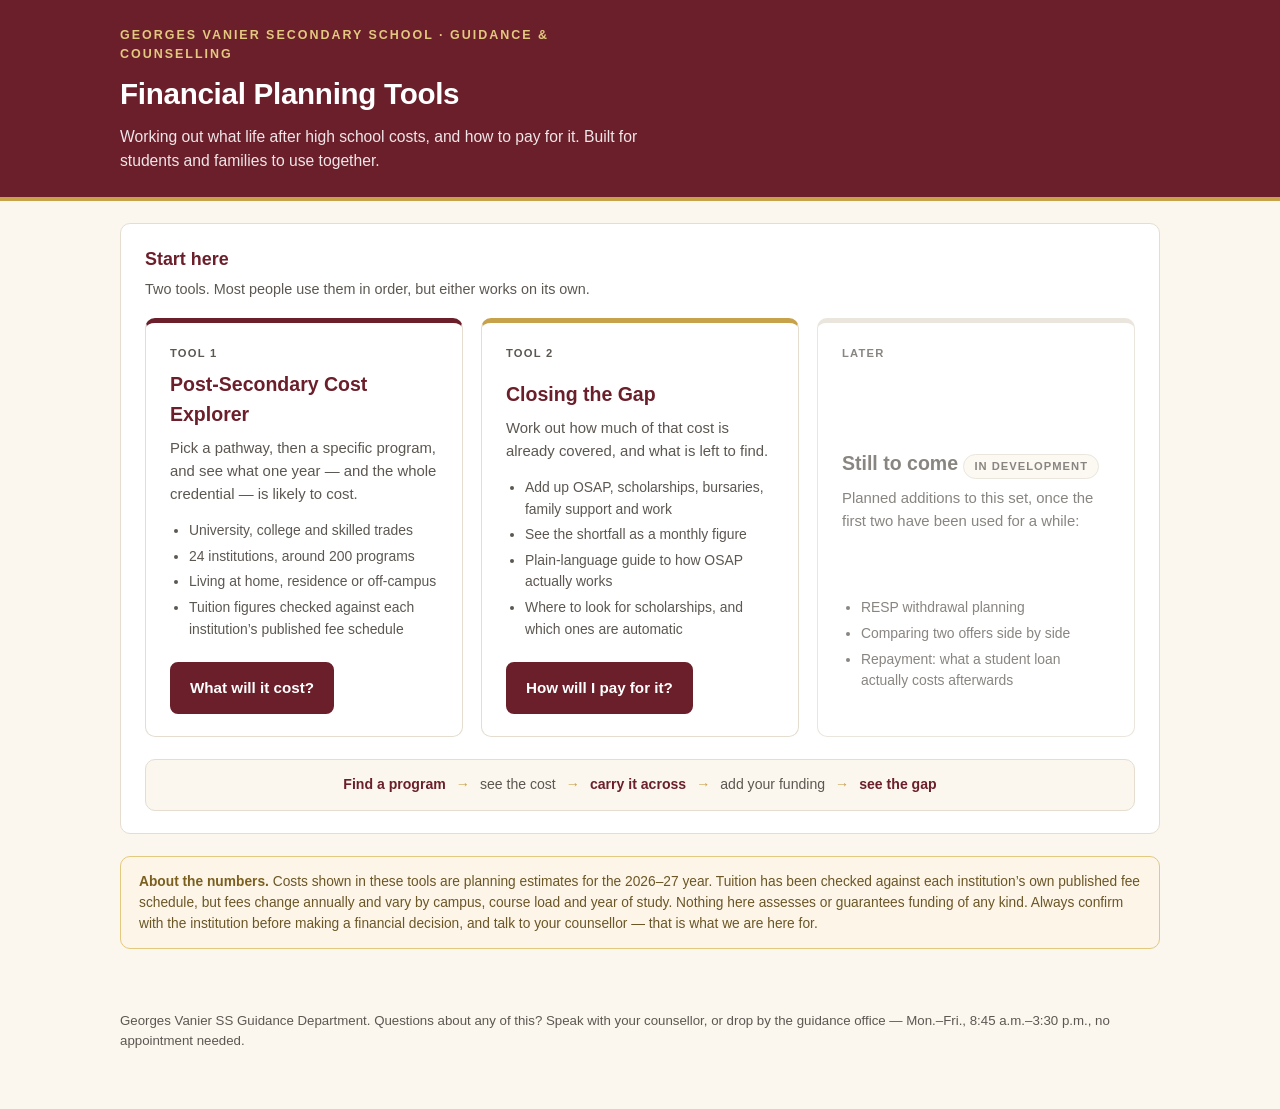
==== index.html @ 73343dc5 "Add dashboard and Closing the Gap (module 2) index.html — dashboard. Routes to each tool, shows the " ====
<!DOCTYPE html>
<html lang="en-CA">
<head>
<meta charset="utf-8">
<meta name="viewport" content="width=device-width, initial-scale=1">
<title>Financial Planning Tools — Georges Vanier SS Guidance</title>
<link rel="stylesheet" href="common.css">
<style>
/* ==========================================================================
   Dashboard — the front door to the guidance financial planning tools.
   Kept deliberately plain: it exists to route people, not to hold content.
   ========================================================================== */
.tools{display:grid; grid-template-columns:repeat(auto-fit,minmax(300px,1fr)); gap:18px; margin:4px 0 0}

.tool{
  display:flex; flex-direction:column; background:var(--paper);
  border:1px solid var(--line); border-top:5px solid var(--maroon);
  border-radius:var(--radius); padding:22px 24px;
}
.tool.two{border-top-color:var(--gold)}
.tool .n{font-size:.7rem; font-weight:700; letter-spacing:.11em; text-transform:uppercase;
         color:var(--ink-soft); margin:0 0 6px}
.tool h2{margin:0 0 8px; font-size:1.22rem; font-weight:700; color:var(--maroon)}
.tool p{margin:0 0 14px; font-size:.93rem; color:var(--ink-soft); flex:1}
.tool ul{margin:0 0 18px; padding-left:19px; font-size:.87rem; color:var(--ink-soft)}
.tool li{margin-bottom:4px}
.tool .btn{align-self:flex-start}

.flow{
  display:flex; align-items:center; gap:10px; flex-wrap:wrap; justify-content:center;
  background:var(--cream); border:1px solid var(--line); border-radius:var(--radius);
  padding:14px 18px; margin:22px 0 0; font-size:.88rem; color:var(--ink-soft);
}
.flow b{color:var(--maroon); font-weight:700}
.flow .arr{color:var(--gold); font-weight:700}

.soon{border-top-color:var(--line); opacity:.72}
.soon h2{color:var(--ink-soft)}
.soon .tag{display:inline-block; font-size:.7rem; font-weight:700; letter-spacing:.09em;
           text-transform:uppercase; background:var(--cream); border:1px solid var(--line);
           color:var(--ink-soft); border-radius:99px; padding:3px 10px}
</style>
</head>
<body>

<header class="masthead">
  <div class="wrap">
    <p class="school">Georges Vanier Secondary School &middot; Guidance &amp; Counselling</p>
    <h1>Financial Planning Tools</h1>
    <p>Working out what life after high school costs, and how to pay for it. Built for students
       and families to use together.</p>
  </div>
</header>

<main class="wrap">

  <section class="panel">
    <h2>Start here</h2>
    <p class="hint">Two tools. Most people use them in order, but either works on its own.</p>

    <div class="tools">

      <article class="tool">
        <p class="n">Tool 1</p>
        <h2>Post-Secondary Cost Explorer</h2>
        <p>Pick a pathway, then a specific program, and see what one year &mdash; and the whole
           credential &mdash; is likely to cost.</p>
        <ul>
          <li>University, college and skilled trades</li>
          <li>24 institutions, around 200 programs</li>
          <li>Living at home, residence or off-campus</li>
          <li>Tuition figures checked against each institution&rsquo;s published fee schedule</li>
        </ul>
        <a class="btn" href="finance-planner.html">What will it cost?</a>
      </article>

      <article class="tool two">
        <p class="n">Tool 2</p>
        <h2>Closing the Gap</h2>
        <p>Work out how much of that cost is already covered, and what is left to find.</p>
        <ul>
          <li>Add up OSAP, scholarships, bursaries, family support and work</li>
          <li>See the shortfall as a monthly figure</li>
          <li>Plain-language guide to how OSAP actually works</li>
          <li>Where to look for scholarships, and which ones are automatic</li>
        </ul>
        <a class="btn" href="funding.html">How will I pay for it?</a>
      </article>

      <article class="tool soon">
        <p class="n">Later</p>
        <h2>Still to come <span class="tag">In development</span></h2>
        <p>Planned additions to this set, once the first two have been used for a while:</p>
        <ul>
          <li>RESP withdrawal planning</li>
          <li>Comparing two offers side by side</li>
          <li>Repayment: what a student loan actually costs afterwards</li>
        </ul>
      </article>

    </div>

    <div class="flow">
      <b>Find a program</b> <span class="arr">&rarr;</span>
      <span>see the cost</span> <span class="arr">&rarr;</span>
      <b>carry it across</b> <span class="arr">&rarr;</span>
      <span>add your funding</span> <span class="arr">&rarr;</span>
      <b>see the gap</b>
    </div>
  </section>

  <div class="warnbox">
    <strong>About the numbers.</strong> Costs shown in these tools are planning estimates for the
    2026&ndash;27 year. Tuition has been checked against each institution&rsquo;s own published fee
    schedule, but fees change annually and vary by campus, course load and year of study. Nothing
    here assesses or guarantees funding of any kind. Always confirm with the institution before
    making a financial decision, and talk to your counsellor &mdash; that is what we are here for.
  </div>

  <footer>
    <p>Georges Vanier SS Guidance Department. Questions about any of this? Speak with your
       counsellor, or drop by the guidance office &mdash; Mon.&ndash;Fri., 8:45 a.m.&ndash;3:30 p.m.,
       no appointment needed.</p>
  </footer>
</main>

<script>
/* Embed mode, same as the other tools: tightens the banner when framed inside
   the Evoq page, which supplies no visible heading of its own. */
(function(){
  const q = window.location.search;
  let embedded;
  try { embedded = window.self !== window.top; } catch(e){ embedded = true; }
  if(/[?&]embed=1/.test(q)) embedded = true;
  if(/[?&]embed=0/.test(q)) embedded = false;
  if(embedded){
    document.body.classList.add("embed");
    /* Inside an iframe, tool links must open in a new tab or the tool would
       load into the frame with no way back out. */
    document.querySelectorAll('.tool a.btn').forEach(a => {
      a.setAttribute("target", "_blank");
      a.setAttribute("rel", "noopener noreferrer");
    });
  }
})();
</script>
</body>
</html>
---- common.css ----
/* ==========================================================================
   Georges Vanier SS — Guidance Tools: shared design system
   --------------------------------------------------------------------------
   Used by index.html (dashboard) and funding.html. finance-planner.html still
   carries its own inline copy of these rules — it was written before this file
   existed and is verified working, so it was left alone. If a third tool
   arrives, migrate finance-planner to this file rather than making a third
   copy.
   ========================================================================== */
:root{
  --maroon:#6b1f2a; --maroon-dark:#4e161e; --maroon-light:#8a2c3a;
  --gold:#c8a24a; --gold-light:#e3c87f;
  --cream:#fbf7ef; --paper:#ffffff;
  --ink:#22201e; --ink-soft:#5c5751; --line:#e4ddd0;
  --ok:#2f6b4f; --ok-bg:#eaf3ee;
  --warn-bg:#fdf6e8; --warn-ink:#6b5626;
  --radius:10px;
}
*{box-sizing:border-box}
body{
  margin:0; background:var(--cream); color:var(--ink);
  font-family:-apple-system,BlinkMacSystemFont,"Segoe UI",Roboto,Helvetica,Arial,sans-serif;
  line-height:1.55; -webkit-font-smoothing:antialiased;
}
.wrap{max-width:1080px; margin:0 auto; padding:0 20px}

/* ---------- masthead ---------- */
.masthead{background:var(--maroon); color:#fff; padding:26px 0 24px; border-bottom:4px solid var(--gold)}
.masthead .school{font-size:.78rem; letter-spacing:.16em; text-transform:uppercase;
                  color:var(--gold-light); font-weight:600; margin:0 0 6px}
.masthead h1{margin:0; font-size:1.85rem; font-weight:700; color:#fff; letter-spacing:-.01em}
.masthead p{margin:8px 0 0; max-width:64ch; color:#f0e6e8; font-size:.98rem}
body.embed .masthead{padding:20px 0 18px}
body.embed .masthead .school{display:none}
body.embed .masthead h1{font-size:1.5rem}
body.embed .masthead p{font-size:.92rem}
body.embed .wrap{padding:0 14px}

/* ---------- panels ---------- */
.panel{background:var(--paper); border:1px solid var(--line); border-radius:var(--radius);
       padding:22px 24px; margin:22px 0}
.panel h2{margin:0 0 4px; font-size:1.12rem; font-weight:700; color:var(--maroon)}
.panel .hint{margin:0 0 18px; font-size:.9rem; color:var(--ink-soft)}
.step{display:inline-block; font-size:.7rem; font-weight:700; letter-spacing:.1em;
      text-transform:uppercase; background:var(--cream); color:var(--maroon-light);
      border:1px solid var(--line); border-radius:99px; padding:3px 10px; margin-bottom:10px}

/* ---------- form fields ---------- */
.field{display:flex; flex-direction:column; gap:6px}
.field label{font-size:.8rem; font-weight:700; letter-spacing:.05em; text-transform:uppercase;
             color:var(--maroon-light)}
.field select, .field input[type=text], .field input[type=number]{
  font:inherit; font-size:.95rem; padding:10px 12px; border:1px solid var(--line);
  border-radius:8px; background:var(--paper); color:var(--ink); width:100%;
}
.field select{cursor:pointer}
.field select:focus-visible, .field input:focus-visible{
  outline:3px solid var(--gold-light); outline-offset:1px; border-color:var(--maroon)}
.field .sub{font-size:.78rem; color:var(--ink-soft); min-height:1.1em}

/* ---------- buttons & links ---------- */
.btn{
  display:inline-block; text-align:center; text-decoration:none; cursor:pointer;
  font:inherit; font-weight:700; font-size:.95rem; padding:12px 18px; border-radius:8px;
  background:var(--maroon); color:#fff; border:2px solid var(--maroon);
}
.btn:hover, .btn:focus{background:var(--maroon-light); border-color:var(--maroon-light); color:#fff}
.btn.outline{background:transparent; color:var(--maroon)}
.btn.outline:hover{background:var(--maroon); color:#fff}
.ext{font-size:.85em; opacity:.75}

/* ---------- callouts ---------- */
.callout{background:var(--ok-bg); border-left:4px solid var(--ok); border-radius:0 8px 8px 0;
         padding:12px 16px; margin-top:18px; font-size:.9rem}
.callout strong{color:var(--ok)}
.warnbox{background:var(--warn-bg); border:1px solid var(--gold-light); border-radius:var(--radius);
         padding:14px 18px; font-size:.86rem; color:var(--warn-ink); margin:22px 0}
.warnbox strong{color:#7a5f1f}

/* ---------- expandable ---------- */
details.exp{border:1px solid var(--line); border-radius:8px; margin-bottom:10px; background:var(--paper)}
details.exp summary{
  cursor:pointer; padding:12px 15px; font-weight:700; color:var(--maroon); font-size:.95rem;
  list-style:none; display:flex; justify-content:space-between; gap:10px; align-items:center;
}
details.exp summary::-webkit-details-marker{display:none}
details.exp summary::after{content:"+"; color:var(--gold); font-weight:700; font-size:1.2rem}
details.exp[open] summary::after{content:"\2212"}
details.exp .body{padding:0 15px 14px; font-size:.9rem; color:var(--ink)}
details.exp .body p{margin:0 0 9px}
details.exp .body ul{margin:0 0 9px; padding-left:20px}
details.exp .body li{margin-bottom:5px}
details.exp .body a{color:var(--maroon-light)}

footer{padding:26px 0 44px; font-size:.83rem; color:var(--ink-soft)}
footer a{color:var(--maroon-light)}

@media (max-width:820px){
  .masthead h1{font-size:1.5rem}
}
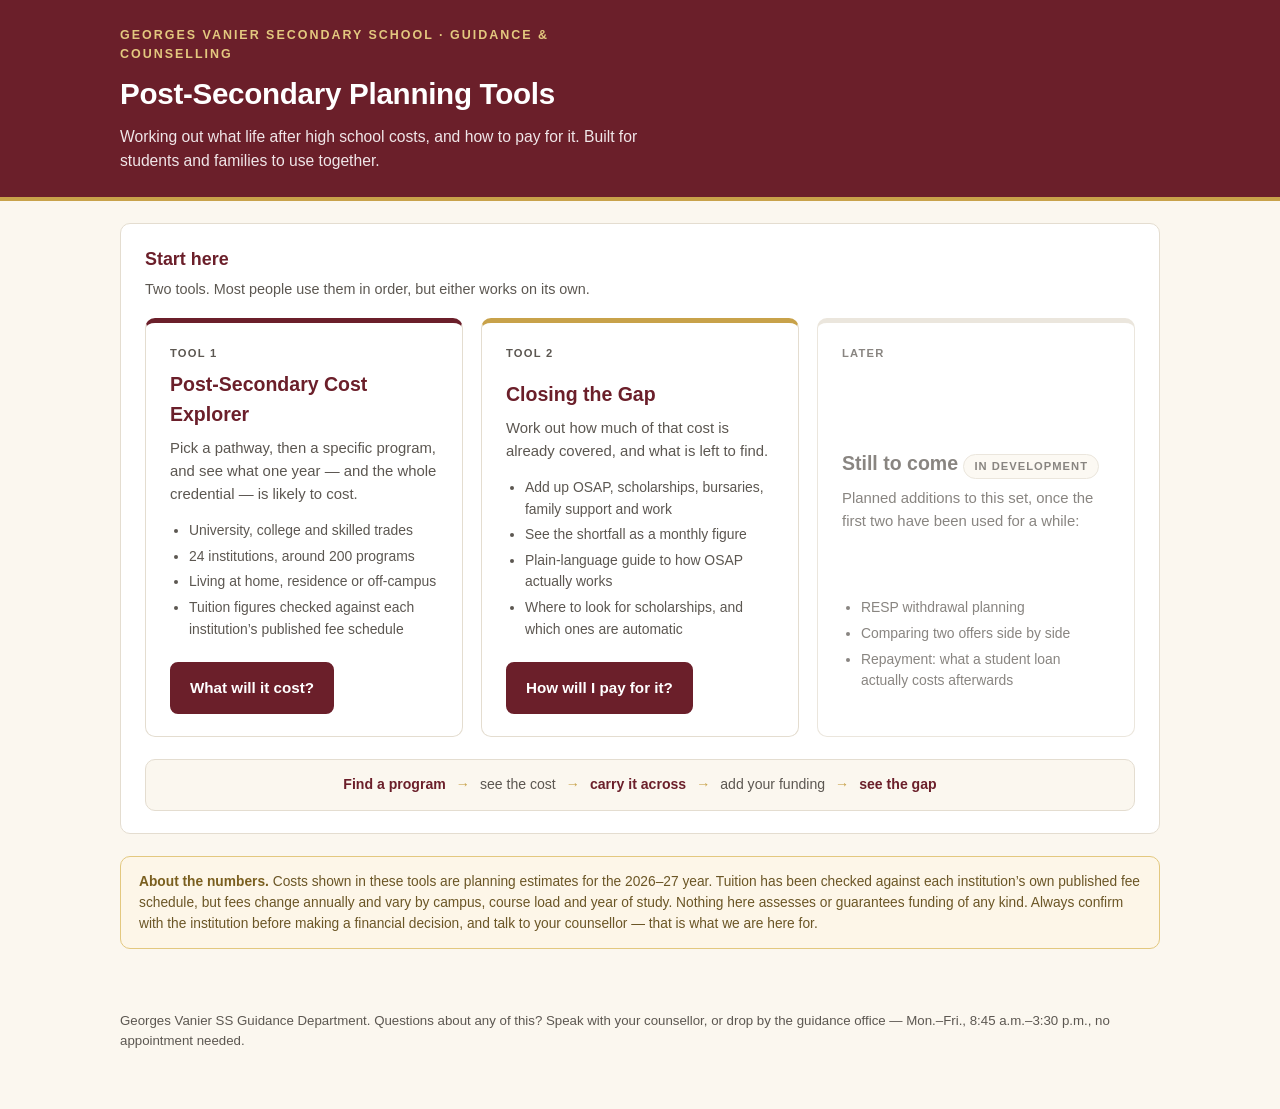
==== commit 6c744bed: "Rename the dashboard to Post-Secondary Planning Tools Was "Financial Planning Tools". The new name m" ====
--- a/index.html
+++ b/index.html
@@ -3,11 +3,11 @@
 <head>
 <meta charset="utf-8">
 <meta name="viewport" content="width=device-width, initial-scale=1">
-<title>Financial Planning Tools — Georges Vanier SS Guidance</title>
+<title>Post-Secondary Planning Tools — Georges Vanier SS Guidance</title>
 <link rel="stylesheet" href="common.css">
 <style>
 /* ==========================================================================
-   Dashboard — the front door to the guidance financial planning tools.
+   Dashboard — the front door to the Post-Secondary Planning Tools.
    Kept deliberately plain: it exists to route people, not to hold content.
    ========================================================================== */
 .tools{display:grid; grid-template-columns:repeat(auto-fit,minmax(300px,1fr)); gap:18px; margin:4px 0 0}
@@ -46,7 +46,7 @@
 <header class="masthead">
   <div class="wrap">
     <p class="school">Georges Vanier Secondary School &middot; Guidance &amp; Counselling</p>
-    <h1>Financial Planning Tools</h1>
+    <h1>Post-Secondary Planning Tools</h1>
     <p>Working out what life after high school costs, and how to pay for it. Built for students
        and families to use together.</p>
   </div>
--- a/common.css
+++ b/common.css
@@ -35,6 +35,22 @@
 body.embed .masthead h1{font-size:1.5rem}
 body.embed .masthead p{font-size:.92rem}
 body.embed .wrap{padding:0 14px}
+
+/* ---------- masthead layout + cross-tool navigation ---------- */
+.mhead{display:flex; gap:22px; align-items:flex-start; justify-content:space-between; flex-wrap:wrap}
+.mhead .mtext{flex:1 1 380px; min-width:0}
+.toolnav{flex:0 0 auto; display:flex; gap:8px; flex-wrap:wrap; align-items:center;
+         justify-content:flex-end; font-size:.85rem; padding-top:4px}
+.toolnav a{
+  color:#f0e6e8; text-decoration:none; font-weight:600; white-space:nowrap;
+  border:1px solid rgba(255,255,255,.4); border-radius:99px; padding:5px 12px;
+}
+.toolnav a:hover, .toolnav a:focus{background:rgba(255,255,255,.14); color:#fff; border-color:#fff}
+.toolnav a.home{border-color:var(--gold-light); color:var(--gold-light)}
+.toolnav a.home:hover{background:var(--gold); border-color:var(--gold); color:#3d2a08}
+@media (max-width:820px){
+  .toolnav{justify-content:flex-start; width:100%}
+}
 
 /* ---------- panels ---------- */
 .panel{background:var(--paper); border:1px solid var(--line); border-radius:var(--radius);
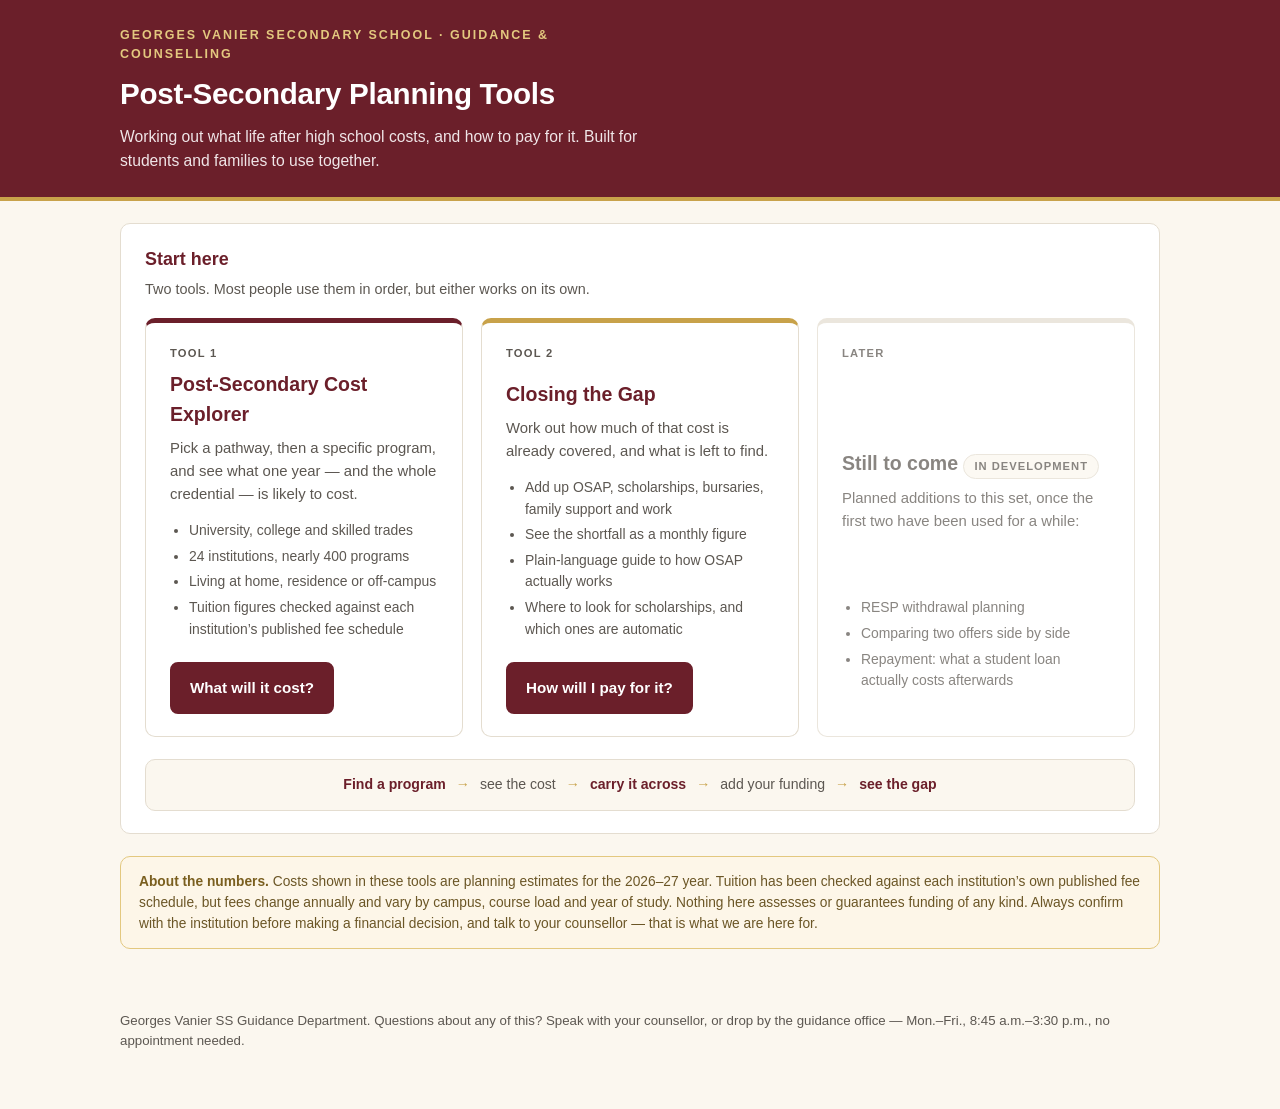
==== commit 258cd2d8: "Dashboard understated the tool: ~200 programmes, actually 397 Found while auditing CLAUDE.md against" ====
--- a/index.html
+++ b/index.html
@@ -67,7 +67,7 @@
            credential &mdash; is likely to cost.</p>
         <ul>
           <li>University, college and skilled trades</li>
-          <li>24 institutions, around 200 programs</li>
+          <li>24 institutions, nearly 400 programs</li>
           <li>Living at home, residence or off-campus</li>
           <li>Tuition figures checked against each institution&rsquo;s published fee schedule</li>
         </ul>
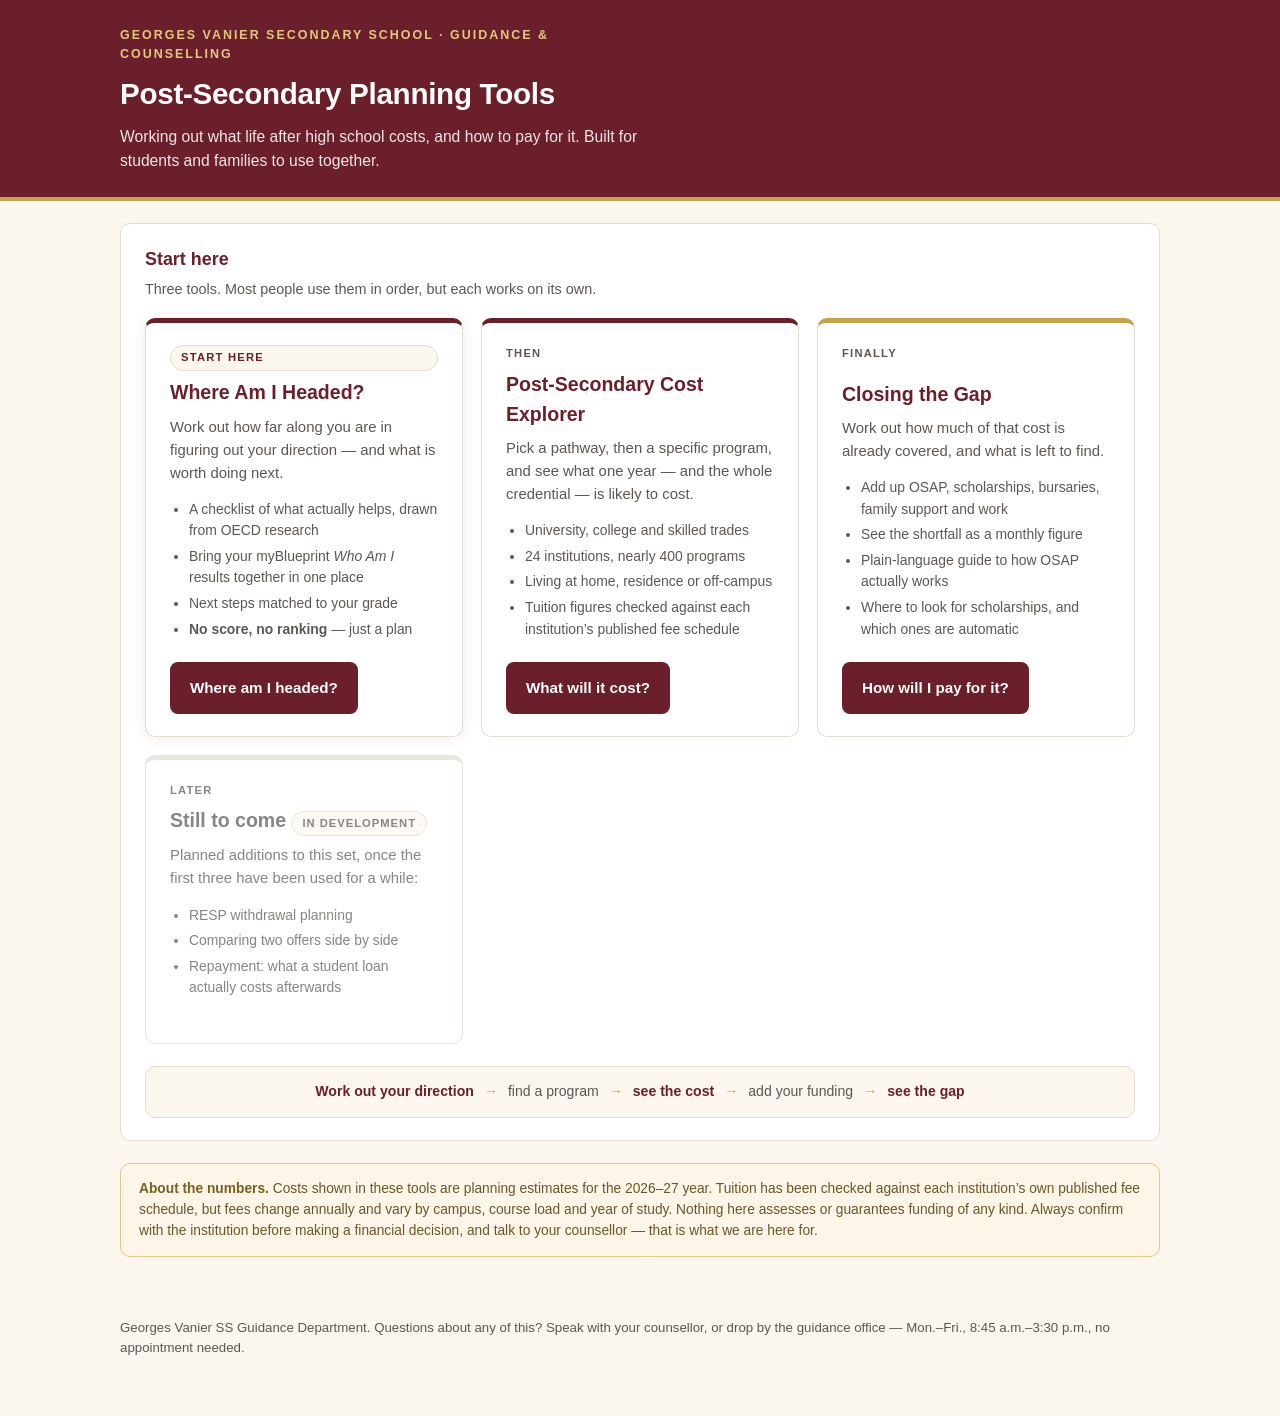
==== commit 98df2d73: "Add "Where Am I Headed?" career readiness tool, first in the set A roadmap rather than an assessment" ====
--- a/index.html
+++ b/index.html
@@ -18,6 +18,11 @@
   border-radius:var(--radius); padding:22px 24px;
 }
 .tool.two{border-top-color:var(--gold)}
+/* The readiness tool comes first in the intended order, so it gets the
+   heavier treatment — students landing here should start there. */
+.tool.zero{border-top-color:var(--maroon); box-shadow:0 2px 14px rgba(107,31,42,.09)}
+.tool.zero .n{color:var(--maroon); background:var(--cream); border:1px solid var(--line);
+              border-radius:99px; padding:3px 10px; display:inline-block}
 .tool .n{font-size:.7rem; font-weight:700; letter-spacing:.11em; text-transform:uppercase;
          color:var(--ink-soft); margin:0 0 6px}
 .tool h2{margin:0 0 8px; font-size:1.22rem; font-weight:700; color:var(--maroon)}
@@ -56,12 +61,26 @@
 
   <section class="panel">
     <h2>Start here</h2>
-    <p class="hint">Two tools. Most people use them in order, but either works on its own.</p>
+    <p class="hint">Three tools. Most people use them in order, but each works on its own.</p>
 
     <div class="tools">
 
+      <article class="tool zero">
+        <p class="n">Start here</p>
+        <h2>Where Am I Headed?</h2>
+        <p>Work out how far along you are in figuring out your direction &mdash; and what is
+           worth doing next.</p>
+        <ul>
+          <li>A checklist of what actually helps, drawn from OECD research</li>
+          <li>Bring your myBlueprint <em>Who Am I</em> results together in one place</li>
+          <li>Next steps matched to your grade</li>
+          <li><strong>No score, no ranking</strong> &mdash; just a plan</li>
+        </ul>
+        <a class="btn" href="career.html">Where am I headed?</a>
+      </article>
+
       <article class="tool">
-        <p class="n">Tool 1</p>
+        <p class="n">Then</p>
         <h2>Post-Secondary Cost Explorer</h2>
         <p>Pick a pathway, then a specific program, and see what one year &mdash; and the whole
            credential &mdash; is likely to cost.</p>
@@ -75,7 +94,7 @@
       </article>
 
       <article class="tool two">
-        <p class="n">Tool 2</p>
+        <p class="n">Finally</p>
         <h2>Closing the Gap</h2>
         <p>Work out how much of that cost is already covered, and what is left to find.</p>
         <ul>
@@ -90,7 +109,7 @@
       <article class="tool soon">
         <p class="n">Later</p>
         <h2>Still to come <span class="tag">In development</span></h2>
-        <p>Planned additions to this set, once the first two have been used for a while:</p>
+        <p>Planned additions to this set, once the first three have been used for a while:</p>
         <ul>
           <li>RESP withdrawal planning</li>
           <li>Comparing two offers side by side</li>
@@ -101,9 +120,9 @@
     </div>
 
     <div class="flow">
-      <b>Find a program</b> <span class="arr">&rarr;</span>
-      <span>see the cost</span> <span class="arr">&rarr;</span>
-      <b>carry it across</b> <span class="arr">&rarr;</span>
+      <b>Work out your direction</b> <span class="arr">&rarr;</span>
+      <span>find a program</span> <span class="arr">&rarr;</span>
+      <b>see the cost</b> <span class="arr">&rarr;</span>
       <span>add your funding</span> <span class="arr">&rarr;</span>
       <b>see the gap</b>
     </div>
